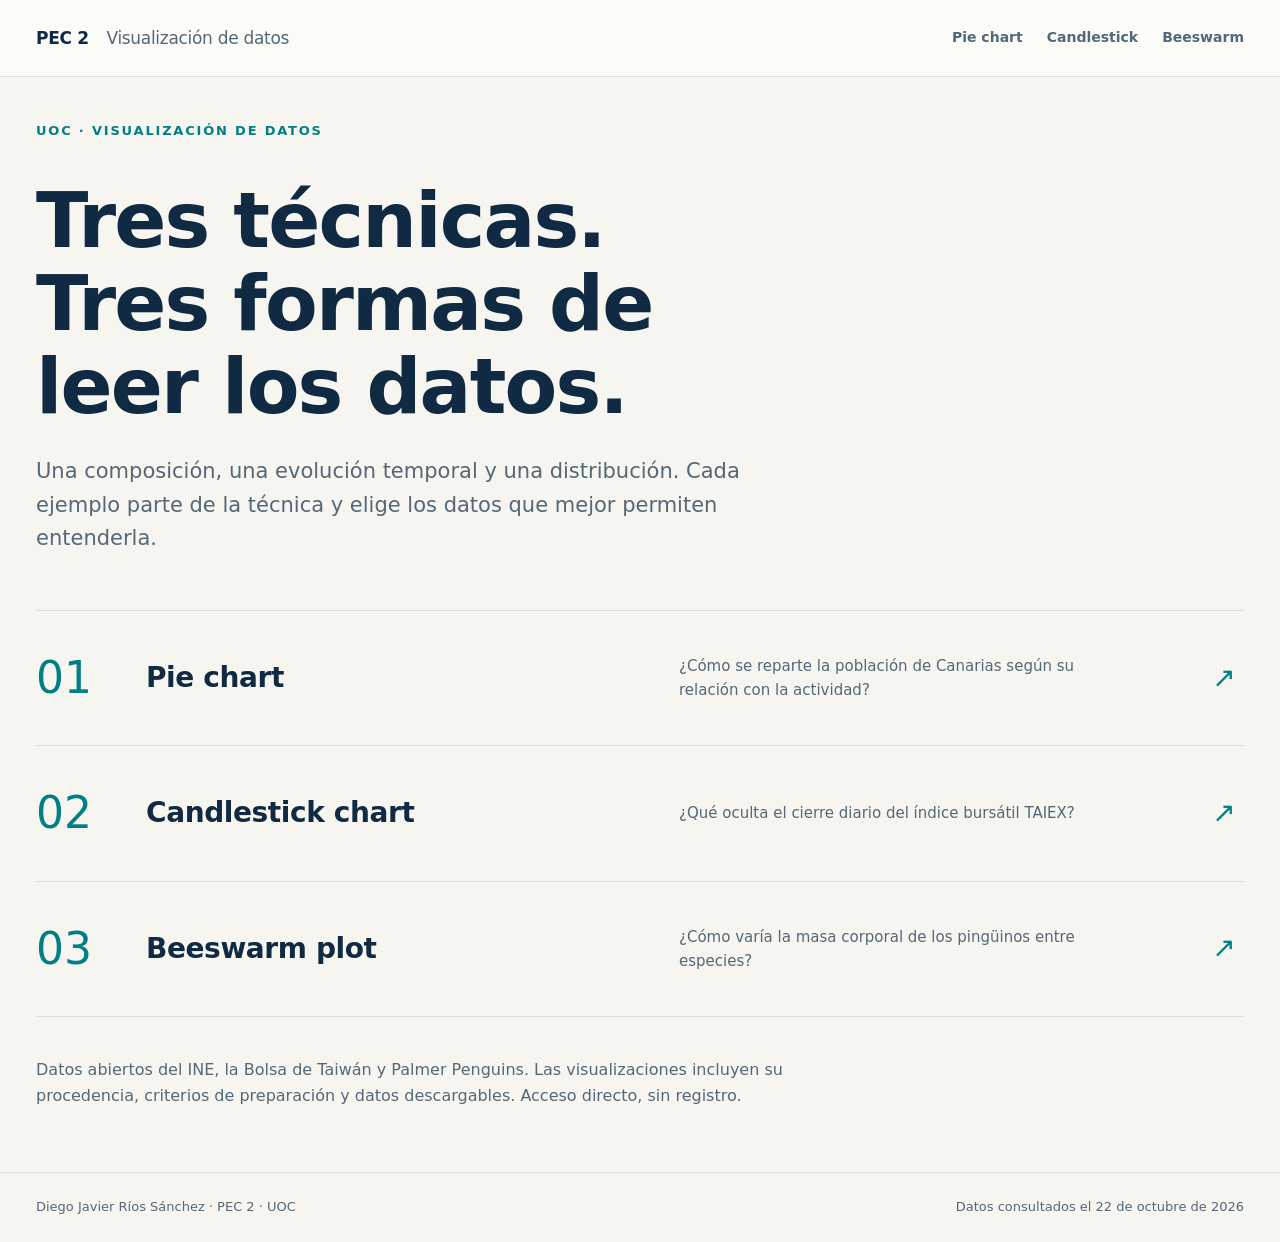
==== index.html @ ecf0f172 "Publicar las tres visualizaciones de la PEC 2" ====
<!doctype html><html lang="es"><head><meta charset="utf-8"><meta name="viewport" content="width=device-width, initial-scale=1"><title>PEC 2 · Tres técnicas de visualización</title><meta name="description" content="Tres visualizaciones con datos abiertos: composición del empleo en Canarias, velas del TAIEX y masas corporales de pingüinos de Palmer."><link rel="stylesheet" href="styles.css"></head><body><a class="skip" href="#contenido">Saltar al contenido</a><header><div class="topbar"><a class="brand" href="index.html">PEC 2 <span>Visualización de datos</span></a><nav aria-label="Visualizaciones"><a href="pie.html">Pie chart</a><a href="candlestick.html">Candlestick</a><a href="beeswarm.html">Beeswarm</a></nav></div></header><main id="contenido"><p class="eyebrow">UOC · Visualización de datos</p><h1 class="home-title">Tres técnicas.<br>Tres formas de leer los datos.</h1><p class="home-lead">Una composición, una evolución temporal y una distribución. Cada ejemplo parte de la técnica y elige los datos que mejor permiten entenderla.</p><div class="home-list"><a class="home-item" href="pie.html"><span class="home-num">01</span><h2>Pie chart</h2><p>¿Cómo se reparte la población de Canarias según su relación con la actividad?</p><span class="arrow" aria-hidden="true">↗</span></a><a class="home-item" href="candlestick.html"><span class="home-num">02</span><h2>Candlestick chart</h2><p>¿Qué oculta el cierre diario del índice bursátil TAIEX?</p><span class="arrow" aria-hidden="true">↗</span></a><a class="home-item" href="beeswarm.html"><span class="home-num">03</span><h2>Beeswarm plot</h2><p>¿Cómo varía la masa corporal de los pingüinos entre especies?</p><span class="arrow" aria-hidden="true">↗</span></a></div><p class="home-foot">Datos abiertos del INE, la Bolsa de Taiwán y Palmer Penguins. Las visualizaciones incluyen su procedencia, criterios de preparación y datos descargables. Acceso directo, sin registro.</p></main><footer><span>Diego Javier Ríos Sánchez · PEC 2 · UOC</span><span>Datos consultados el 22 de octubre de 2026</span></footer></body></html>
---- styles.css ----
:root{--ink:#102a43;--muted:#536879;--teal:#007f86;--coral:#e76850;--blue:#4f6acb;--paper:#f7f5ef;--rule:#d7dfe1;--white:#fff;--shadow:0 12px 40px #102a430a}*{box-sizing:border-box}body{margin:0;background:var(--paper);color:var(--ink);font:17px/1.6 Inter,ui-sans-serif,system-ui,-apple-system,BlinkMacSystemFont,"Segoe UI",sans-serif}a{color:var(--teal);text-underline-offset:4px}button,a,summary{touch-action:manipulation}button:focus-visible,a:focus-visible,summary:focus-visible,[tabindex]:focus-visible{outline:3px solid var(--blue);outline-offset:5px}.skip{position:absolute;top:-100px;left:20px;background:white;padding:10px;z-index:20}.skip:focus{top:10px}header{border-bottom:1px solid var(--rule);background:#fff9}.topbar{max-width:1280px;margin:auto;padding:20px 36px;display:flex;align-items:center;justify-content:space-between;gap:24px}.brand{color:var(--ink);text-decoration:none;font-size:17px;font-weight:750;letter-spacing:-.3px}.brand span{font-weight:400;color:var(--muted);margin-left:12px}nav{display:flex;gap:24px;align-items:center;font-size:14px;font-weight:650}nav a{color:var(--muted);text-decoration:none;border-bottom:2px solid transparent;padding:6px 0}nav a[aria-current=page]{color:var(--teal);border-color:var(--teal)}main{max-width:1280px;margin:auto;padding:44px 36px 64px}.eyebrow{font-size:13px;letter-spacing:1.8px;text-transform:uppercase;font-weight:750;color:var(--teal);margin:0 0 10px}h1{font-size:clamp(34px,4vw,56px);line-height:1.08;letter-spacing:-1.8px;font-weight:680;max-width:1050px;margin:0 0 18px}h2{font-size:23px;line-height:1.3;letter-spacing:-.4px;margin:0 0 12px}p{margin:0 0 16px}.intro{max-width:900px;font-size:18px;color:var(--muted);margin:0 0 28px}.viz{background:var(--white);border:1px solid var(--rule);box-shadow:var(--shadow);padding:26px 28px 22px}.viz-heading{display:flex;align-items:flex-start;justify-content:space-between;gap:22px}.viz-title{font-size:19px;font-weight:650;margin:0}.unit{font-size:14px;color:var(--muted);margin-top:4px}.chart-scroll{overflow-x:auto;scrollbar-width:thin}.chart-scroll svg{display:block;width:100%;height:auto;min-width:700px;overflow:visible}.chart-scroll svg text{font-family:inherit;fill:var(--ink)}.chart-note{font-size:13px;color:var(--muted);margin:0}.selected{min-height:68px;border-top:1px solid var(--rule);padding:15px 0 0;font-size:15px}.selected strong{font-size:17px}.key{display:flex;gap:20px;flex-wrap:wrap;font-size:14px;color:var(--muted)}.key span{display:flex;gap:7px;align-items:center}.key i{width:12px;height:12px;display:inline-block;border-radius:50%}.toolbar{display:flex;flex-wrap:wrap;align-items:center;gap:20px;margin:20px 0 0}.download{border:1px solid var(--ink);padding:8px 16px;text-decoration:none;color:var(--ink);font-weight:650;font-size:14px;background:white}.download:hover{background:var(--ink);color:white}.hint{font-size:13px;color:var(--muted)}.insight{margin-top:28px;padding:22px 0;border-top:3px solid var(--teal);display:grid;grid-template-columns:210px 1fr;gap:30px}.insight h2{font-size:20px}.insight p{font-size:19px;line-height:1.6;max-width:830px;margin:0}.details-grid{display:grid;grid-template-columns:1fr 1fr;gap:60px;margin-top:32px;padding-top:28px;border-top:1px solid var(--rule)}.details-grid p{font-size:15px;color:var(--muted)}.details-grid ul{padding-left:20px;color:var(--muted);font-size:15px}.details-grid li{margin-bottom:9px}.meta{font-size:13px!important}.meta a{overflow-wrap:anywhere}details{margin-top:24px;border-top:1px solid var(--rule);border-bottom:1px solid var(--rule);padding:16px 0}summary{cursor:pointer;font-weight:650;font-size:15px}table{width:100%;border-collapse:collapse;font-variant-numeric:tabular-nums;font-size:14px;margin:18px 0}th,td{text-align:right;padding:10px 14px;border-bottom:1px solid var(--rule)}th:first-child,td:first-child{text-align:left}th{background:#edf3f3}table caption{text-align:left;color:var(--muted);font-size:13px;padding-bottom:12px}.table-scroll{overflow:auto;max-height:460px}footer{max-width:1280px;margin:auto;padding:24px 36px;border-top:1px solid var(--rule);color:var(--muted);font-size:13px;display:flex;justify-content:space-between;gap:20px}.tooltip{position:fixed;pointer-events:none;background:var(--ink);color:white;font-size:13px;padding:10px 14px;max-width:280px;z-index:30;box-shadow:0 4px 20px #102a4330;border-radius:3px;display:none}.tooltip strong{font-size:15px}.mark{cursor:pointer;transition:opacity .12s}.mark:hover{filter:brightness(1.08)}.axis{fill:var(--muted)!important;font-size:14px}.gridline{stroke:#e5e9eb;stroke-width:1}.rule{stroke:#a7b6c0;stroke-width:1}.filters{display:flex;gap:8px;flex-wrap:wrap;margin-top:12px}.filters button{border:1px solid #c8d2d7;color:var(--muted);background:#fff;padding:7px 12px;font:inherit;font-size:13px;cursor:pointer}.filters button[aria-pressed=true]{border-color:var(--ink);color:white;background:var(--ink)}.home-title{font-size:clamp(44px,6vw,78px);max-width:800px;margin-top:38px}.home-lead{font-size:21px;max-width:780px;color:var(--muted);margin:26px 0 54px}.home-list{border-top:1px solid var(--rule)}.home-item{display:grid;grid-template-columns:80px 1fr 1fr 32px;gap:30px;align-items:center;padding:32px 0;border-bottom:1px solid var(--rule);color:var(--ink);text-decoration:none}.home-item:hover h2{text-decoration:underline;text-underline-offset:5px}.home-num{font-size:44px;font-weight:350;color:var(--teal)}.home-item h2{font-size:28px;margin:0}.home-item p{font-size:15px;max-width:400px;color:var(--muted);margin:0}.arrow{font-size:28px;color:var(--teal)}.home-foot{margin:40px 0 0;max-width:760px;color:var(--muted);font-size:16px}@media(max-width:760px){.topbar{padding:15px 20px;display:block}.brand span{display:none}nav{gap:19px;font-size:13px;margin-top:12px}main{padding:30px 20px 44px}h1{letter-spacing:-1px}.intro{font-size:16px}.viz{padding:20px 16px 14px}.viz-heading{display:block}.key{margin-top:12px}.insight{grid-template-columns:1fr;gap:5px}.insight p{font-size:17px}.details-grid{grid-template-columns:1fr;gap:20px}.home-item{grid-template-columns:44px 1fr 22px;gap:16px;padding:24px 0}.home-item p{grid-column:2/4}.home-num{font-size:32px}.home-item h2{font-size:24px}.home-item .arrow{grid-column:3;grid-row:1}.home-lead{font-size:18px;margin-bottom:35px}.home-title{margin-top:20px}.home-foot{font-size:15px}footer{display:block;padding:22px 20px}footer span{display:block;margin-bottom:5px}}@media(prefers-reduced-motion:reduce){*{transition:none!important}}@media print{header nav,.toolbar,.filters,details,.tooltip{display:none}body{background:white}main{padding:20px}.viz{box-shadow:none}.chart-scroll{overflow:visible}footer{font-size:10px}}
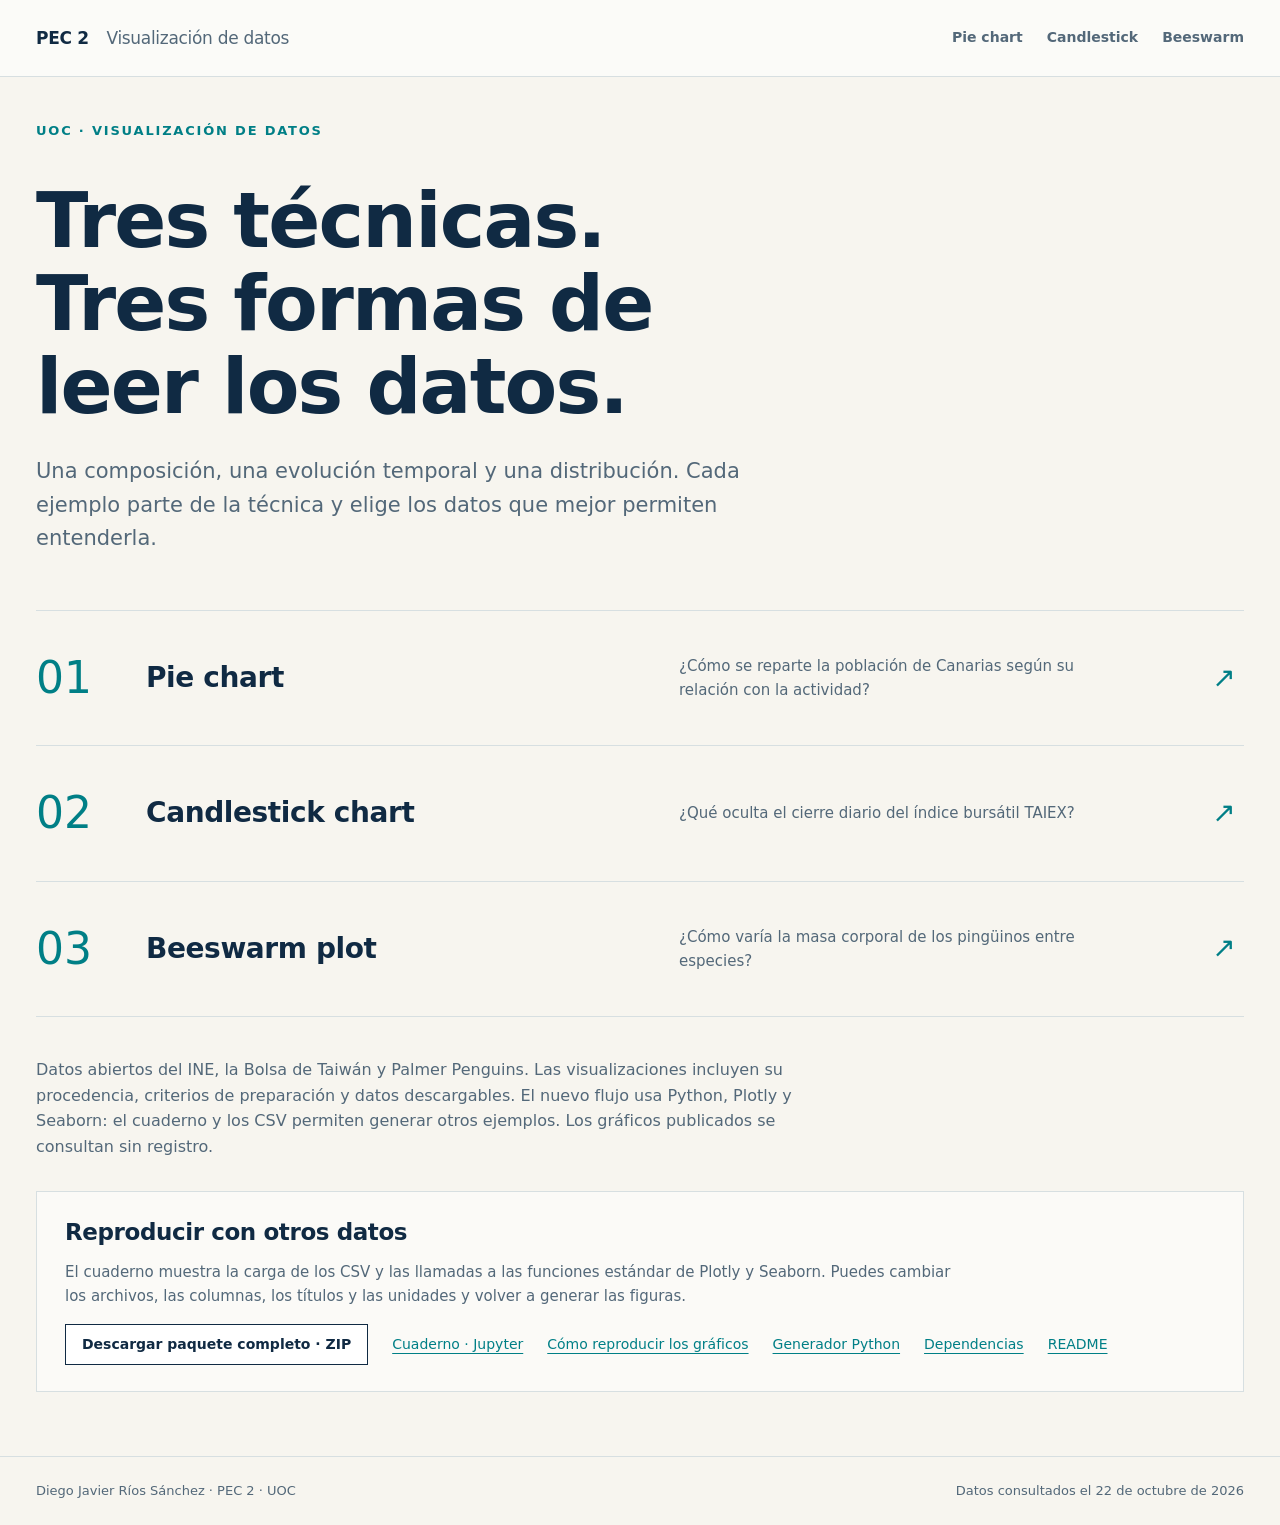
==== commit 9b1c4e5d: "Usar Plotly y Seaborn con un cuaderno reproducible Generar sectores y velas con Plotly y calcular el" ====
--- a/index.html
+++ b/index.html
@@ -1 +1,7 @@
-<!doctype html><html lang="es"><head><meta charset="utf-8"><meta name="viewport" content="width=device-width, initial-scale=1"><title>PEC 2 · Tres técnicas de visualización</title><meta name="description" content="Tres visualizaciones con datos abiertos: composición del empleo en Canarias, velas del TAIEX y masas corporales de pingüinos de Palmer."><link rel="stylesheet" href="styles.css"></head><body><a class="skip" href="#contenido">Saltar al contenido</a><header><div class="topbar"><a class="brand" href="index.html">PEC 2 <span>Visualización de datos</span></a><nav aria-label="Visualizaciones"><a href="pie.html">Pie chart</a><a href="candlestick.html">Candlestick</a><a href="beeswarm.html">Beeswarm</a></nav></div></header><main id="contenido"><p class="eyebrow">UOC · Visualización de datos</p><h1 class="home-title">Tres técnicas.<br>Tres formas de leer los datos.</h1><p class="home-lead">Una composición, una evolución temporal y una distribución. Cada ejemplo parte de la técnica y elige los datos que mejor permiten entenderla.</p><div class="home-list"><a class="home-item" href="pie.html"><span class="home-num">01</span><h2>Pie chart</h2><p>¿Cómo se reparte la población de Canarias según su relación con la actividad?</p><span class="arrow" aria-hidden="true">↗</span></a><a class="home-item" href="candlestick.html"><span class="home-num">02</span><h2>Candlestick chart</h2><p>¿Qué oculta el cierre diario del índice bursátil TAIEX?</p><span class="arrow" aria-hidden="true">↗</span></a><a class="home-item" href="beeswarm.html"><span class="home-num">03</span><h2>Beeswarm plot</h2><p>¿Cómo varía la masa corporal de los pingüinos entre especies?</p><span class="arrow" aria-hidden="true">↗</span></a></div><p class="home-foot">Datos abiertos del INE, la Bolsa de Taiwán y Palmer Penguins. Las visualizaciones incluyen su procedencia, criterios de preparación y datos descargables. Acceso directo, sin registro.</p></main><footer><span>Diego Javier Ríos Sánchez · PEC 2 · UOC</span><span>Datos consultados el 22 de octubre de 2026</span></footer></body></html>
+<!doctype html><html lang="es"><head><meta charset="utf-8"><meta name="viewport" content="width=device-width, initial-scale=1"><title>PEC 2 · Tres técnicas de visualización</title><meta name="description" content="Tres visualizaciones con datos abiertos: composición del empleo en Canarias, velas del TAIEX y masas corporales de pingüinos de Palmer."><link rel="stylesheet" href="styles.css"></head><body><a class="skip" href="#contenido">Saltar al contenido</a><header><div class="topbar"><a class="brand" href="index.html">PEC 2 <span>Visualización de datos</span></a><nav aria-label="Visualizaciones"><a href="pie.html">Pie chart</a><a href="candlestick.html">Candlestick</a><a href="beeswarm.html">Beeswarm</a></nav></div></header><main id="contenido"><p class="eyebrow">UOC · Visualización de datos</p><h1 class="home-title">Tres técnicas.<br>Tres formas de leer los datos.</h1><p class="home-lead">Una composición, una evolución temporal y una distribución. Cada ejemplo parte de la técnica y elige los datos que mejor permiten entenderla.</p><div class="home-list"><a class="home-item" href="pie.html"><span class="home-num">01</span><h2>Pie chart</h2><p>¿Cómo se reparte la población de Canarias según su relación con la actividad?</p><span class="arrow" aria-hidden="true">↗</span></a><a class="home-item" href="candlestick.html"><span class="home-num">02</span><h2>Candlestick chart</h2><p>¿Qué oculta el cierre diario del índice bursátil TAIEX?</p><span class="arrow" aria-hidden="true">↗</span></a><a class="home-item" href="beeswarm.html"><span class="home-num">03</span><h2>Beeswarm plot</h2><p>¿Cómo varía la masa corporal de los pingüinos entre especies?</p><span class="arrow" aria-hidden="true">↗</span></a></div><p class="home-foot">Datos abiertos del INE, la Bolsa de Taiwán y Palmer Penguins. Las visualizaciones incluyen su procedencia, criterios de preparación y datos descargables. El nuevo flujo usa Python, Plotly y Seaborn: el cuaderno y los CSV permiten generar otros ejemplos. Los gráficos publicados se consultan sin registro.</p><section class="repro-panel" aria-labelledby="reproducir"><h2 id="reproducir">Reproducir con otros datos</h2>
+<p>El cuaderno muestra la carga de los CSV y las llamadas a las funciones estándar de Plotly y Seaborn.
+Puedes cambiar los archivos, las columnas, los títulos y las unidades y volver a generar las figuras.</p>
+<div class="repro-links"><a class="download" href="PEC2_paquete_reproducible.zip" download>Descargar paquete completo · ZIP</a>
+<a href="PEC2_visualizaciones.ipynb" download>Cuaderno · Jupyter</a>
+<a href="como_reproducir.html">Cómo reproducir los gráficos</a><a href="generar.py" download>Generador Python</a>
+<a href="requirements.txt" download>Dependencias</a><a href="README.md">README</a></div></section></main><footer><span>Diego Javier Ríos Sánchez · PEC 2 · UOC</span><span>Datos consultados el 22 de octubre de 2026</span></footer></body></html>
--- a/styles.css
+++ b/styles.css
@@ -1 +1,22 @@
-:root{--ink:#102a43;--muted:#536879;--teal:#007f86;--coral:#e76850;--blue:#4f6acb;--paper:#f7f5ef;--rule:#d7dfe1;--white:#fff;--shadow:0 12px 40px #102a430a}*{box-sizing:border-box}body{margin:0;background:var(--paper);color:var(--ink);font:17px/1.6 Inter,ui-sans-serif,system-ui,-apple-system,BlinkMacSystemFont,"Segoe UI",sans-serif}a{color:var(--teal);text-underline-offset:4px}button,a,summary{touch-action:manipulation}button:focus-visible,a:focus-visible,summary:focus-visible,[tabindex]:focus-visible{outline:3px solid var(--blue);outline-offset:5px}.skip{position:absolute;top:-100px;left:20px;background:white;padding:10px;z-index:20}.skip:focus{top:10px}header{border-bottom:1px solid var(--rule);background:#fff9}.topbar{max-width:1280px;margin:auto;padding:20px 36px;display:flex;align-items:center;justify-content:space-between;gap:24px}.brand{color:var(--ink);text-decoration:none;font-size:17px;font-weight:750;letter-spacing:-.3px}.brand span{font-weight:400;color:var(--muted);margin-left:12px}nav{display:flex;gap:24px;align-items:center;font-size:14px;font-weight:650}nav a{color:var(--muted);text-decoration:none;border-bottom:2px solid transparent;padding:6px 0}nav a[aria-current=page]{color:var(--teal);border-color:var(--teal)}main{max-width:1280px;margin:auto;padding:44px 36px 64px}.eyebrow{font-size:13px;letter-spacing:1.8px;text-transform:uppercase;font-weight:750;color:var(--teal);margin:0 0 10px}h1{font-size:clamp(34px,4vw,56px);line-height:1.08;letter-spacing:-1.8px;font-weight:680;max-width:1050px;margin:0 0 18px}h2{font-size:23px;line-height:1.3;letter-spacing:-.4px;margin:0 0 12px}p{margin:0 0 16px}.intro{max-width:900px;font-size:18px;color:var(--muted);margin:0 0 28px}.viz{background:var(--white);border:1px solid var(--rule);box-shadow:var(--shadow);padding:26px 28px 22px}.viz-heading{display:flex;align-items:flex-start;justify-content:space-between;gap:22px}.viz-title{font-size:19px;font-weight:650;margin:0}.unit{font-size:14px;color:var(--muted);margin-top:4px}.chart-scroll{overflow-x:auto;scrollbar-width:thin}.chart-scroll svg{display:block;width:100%;height:auto;min-width:700px;overflow:visible}.chart-scroll svg text{font-family:inherit;fill:var(--ink)}.chart-note{font-size:13px;color:var(--muted);margin:0}.selected{min-height:68px;border-top:1px solid var(--rule);padding:15px 0 0;font-size:15px}.selected strong{font-size:17px}.key{display:flex;gap:20px;flex-wrap:wrap;font-size:14px;color:var(--muted)}.key span{display:flex;gap:7px;align-items:center}.key i{width:12px;height:12px;display:inline-block;border-radius:50%}.toolbar{display:flex;flex-wrap:wrap;align-items:center;gap:20px;margin:20px 0 0}.download{border:1px solid var(--ink);padding:8px 16px;text-decoration:none;color:var(--ink);font-weight:650;font-size:14px;background:white}.download:hover{background:var(--ink);color:white}.hint{font-size:13px;color:var(--muted)}.insight{margin-top:28px;padding:22px 0;border-top:3px solid var(--teal);display:grid;grid-template-columns:210px 1fr;gap:30px}.insight h2{font-size:20px}.insight p{font-size:19px;line-height:1.6;max-width:830px;margin:0}.details-grid{display:grid;grid-template-columns:1fr 1fr;gap:60px;margin-top:32px;padding-top:28px;border-top:1px solid var(--rule)}.details-grid p{font-size:15px;color:var(--muted)}.details-grid ul{padding-left:20px;color:var(--muted);font-size:15px}.details-grid li{margin-bottom:9px}.meta{font-size:13px!important}.meta a{overflow-wrap:anywhere}details{margin-top:24px;border-top:1px solid var(--rule);border-bottom:1px solid var(--rule);padding:16px 0}summary{cursor:pointer;font-weight:650;font-size:15px}table{width:100%;border-collapse:collapse;font-variant-numeric:tabular-nums;font-size:14px;margin:18px 0}th,td{text-align:right;padding:10px 14px;border-bottom:1px solid var(--rule)}th:first-child,td:first-child{text-align:left}th{background:#edf3f3}table caption{text-align:left;color:var(--muted);font-size:13px;padding-bottom:12px}.table-scroll{overflow:auto;max-height:460px}footer{max-width:1280px;margin:auto;padding:24px 36px;border-top:1px solid var(--rule);color:var(--muted);font-size:13px;display:flex;justify-content:space-between;gap:20px}.tooltip{position:fixed;pointer-events:none;background:var(--ink);color:white;font-size:13px;padding:10px 14px;max-width:280px;z-index:30;box-shadow:0 4px 20px #102a4330;border-radius:3px;display:none}.tooltip strong{font-size:15px}.mark{cursor:pointer;transition:opacity .12s}.mark:hover{filter:brightness(1.08)}.axis{fill:var(--muted)!important;font-size:14px}.gridline{stroke:#e5e9eb;stroke-width:1}.rule{stroke:#a7b6c0;stroke-width:1}.filters{display:flex;gap:8px;flex-wrap:wrap;margin-top:12px}.filters button{border:1px solid #c8d2d7;color:var(--muted);background:#fff;padding:7px 12px;font:inherit;font-size:13px;cursor:pointer}.filters button[aria-pressed=true]{border-color:var(--ink);color:white;background:var(--ink)}.home-title{font-size:clamp(44px,6vw,78px);max-width:800px;margin-top:38px}.home-lead{font-size:21px;max-width:780px;color:var(--muted);margin:26px 0 54px}.home-list{border-top:1px solid var(--rule)}.home-item{display:grid;grid-template-columns:80px 1fr 1fr 32px;gap:30px;align-items:center;padding:32px 0;border-bottom:1px solid var(--rule);color:var(--ink);text-decoration:none}.home-item:hover h2{text-decoration:underline;text-underline-offset:5px}.home-num{font-size:44px;font-weight:350;color:var(--teal)}.home-item h2{font-size:28px;margin:0}.home-item p{font-size:15px;max-width:400px;color:var(--muted);margin:0}.arrow{font-size:28px;color:var(--teal)}.home-foot{margin:40px 0 0;max-width:760px;color:var(--muted);font-size:16px}@media(max-width:760px){.topbar{padding:15px 20px;display:block}.brand span{display:none}nav{gap:19px;font-size:13px;margin-top:12px}main{padding:30px 20px 44px}h1{letter-spacing:-1px}.intro{font-size:16px}.viz{padding:20px 16px 14px}.viz-heading{display:block}.key{margin-top:12px}.insight{grid-template-columns:1fr;gap:5px}.insight p{font-size:17px}.details-grid{grid-template-columns:1fr;gap:20px}.home-item{grid-template-columns:44px 1fr 22px;gap:16px;padding:24px 0}.home-item p{grid-column:2/4}.home-num{font-size:32px}.home-item h2{font-size:24px}.home-item .arrow{grid-column:3;grid-row:1}.home-lead{font-size:18px;margin-bottom:35px}.home-title{margin-top:20px}.home-foot{font-size:15px}footer{display:block;padding:22px 20px}footer span{display:block;margin-bottom:5px}}@media(prefers-reduced-motion:reduce){*{transition:none!important}}@media print{header nav,.toolbar,.filters,details,.tooltip{display:none}body{background:white}main{padding:20px}.viz{box-shadow:none}.chart-scroll{overflow:visible}footer{font-size:10px}}
+:root{--ink:#102a43;--muted:#536879;--teal:#007f86;--coral:#e76850;--blue:#4f6acb;--paper:#f7f5ef;--rule:#d7dfe1;--white:#fff;--shadow:0 12px 40px #102a430a}*{box-sizing:border-box}body{margin:0;background:var(--paper);color:var(--ink);font:17px/1.6 Inter,ui-sans-serif,system-ui,-apple-system,BlinkMacSystemFont,"Segoe UI",sans-serif}a{color:var(--teal);text-underline-offset:4px}button,a,summary{touch-action:manipulation}button:focus-visible,a:focus-visible,summary:focus-visible,[tabindex]:focus-visible{outline:3px solid var(--blue);outline-offset:5px}.skip{position:absolute;top:-100px;left:20px;background:white;padding:10px;z-index:20}.skip:focus{top:10px}header{border-bottom:1px solid var(--rule);background:#fff9}.topbar{max-width:1280px;margin:auto;padding:20px 36px;display:flex;align-items:center;justify-content:space-between;gap:24px}.brand{color:var(--ink);text-decoration:none;font-size:17px;font-weight:750;letter-spacing:-.3px}.brand span{font-weight:400;color:var(--muted);margin-left:12px}nav{display:flex;gap:24px;align-items:center;font-size:14px;font-weight:650}nav a{color:var(--muted);text-decoration:none;border-bottom:2px solid transparent;padding:6px 0}nav a[aria-current=page]{color:var(--teal);border-color:var(--teal)}main{max-width:1280px;margin:auto;padding:44px 36px 64px}.eyebrow{font-size:13px;letter-spacing:1.8px;text-transform:uppercase;font-weight:750;color:var(--teal);margin:0 0 10px}h1{font-size:clamp(34px,4vw,56px);line-height:1.08;letter-spacing:-1.8px;font-weight:680;max-width:1050px;margin:0 0 18px}h2{font-size:23px;line-height:1.3;letter-spacing:-.4px;margin:0 0 12px}p{margin:0 0 16px}.intro{max-width:900px;font-size:18px;color:var(--muted);margin:0 0 28px}.viz{background:var(--white);border:1px solid var(--rule);box-shadow:var(--shadow);padding:26px 28px 22px}.viz-heading{display:flex;align-items:flex-start;justify-content:space-between;gap:22px}.viz-title{font-size:19px;font-weight:650;margin:0}.unit{font-size:14px;color:var(--muted);margin-top:4px}.chart-scroll{overflow-x:auto;scrollbar-width:thin}.chart-note{font-size:13px;color:var(--muted);margin:0}.selected{min-height:68px;border-top:1px solid var(--rule);padding:15px 0 0;font-size:15px}.selected strong{font-size:17px}.key{display:flex;gap:20px;flex-wrap:wrap;font-size:14px;color:var(--muted)}.key span{display:flex;gap:7px;align-items:center}.key i{width:12px;height:12px;display:inline-block;border-radius:50%}.toolbar{display:flex;flex-wrap:wrap;align-items:center;gap:20px;margin:20px 0 0}.download{border:1px solid var(--ink);padding:8px 16px;text-decoration:none;color:var(--ink);font-weight:650;font-size:14px;background:white}.download:hover{background:var(--ink);color:white}.hint{font-size:13px;color:var(--muted)}.insight{margin-top:28px;padding:22px 0;border-top:3px solid var(--teal);display:grid;grid-template-columns:210px 1fr;gap:30px}.insight h2{font-size:20px}.insight p{font-size:19px;line-height:1.6;max-width:830px;margin:0}.details-grid{display:grid;grid-template-columns:1fr 1fr;gap:60px;margin-top:32px;padding-top:28px;border-top:1px solid var(--rule)}.details-grid p{font-size:15px;color:var(--muted)}.details-grid ul{padding-left:20px;color:var(--muted);font-size:15px}.details-grid li{margin-bottom:9px}.meta{font-size:13px!important}.meta a{overflow-wrap:anywhere}details{margin-top:24px;border-top:1px solid var(--rule);border-bottom:1px solid var(--rule);padding:16px 0}summary{cursor:pointer;font-weight:650;font-size:15px}table{width:100%;border-collapse:collapse;font-variant-numeric:tabular-nums;font-size:14px;margin:18px 0}th,td{text-align:right;padding:10px 14px;border-bottom:1px solid var(--rule)}th:first-child,td:first-child{text-align:left}th{background:#edf3f3}table caption{text-align:left;color:var(--muted);font-size:13px;padding-bottom:12px}.table-scroll{overflow:auto;max-height:460px}footer{max-width:1280px;margin:auto;padding:24px 36px;border-top:1px solid var(--rule);color:var(--muted);font-size:13px;display:flex;justify-content:space-between;gap:20px}.tooltip{position:fixed;pointer-events:none;background:var(--ink);color:white;font-size:13px;padding:10px 14px;max-width:280px;z-index:30;box-shadow:0 4px 20px #102a4330;border-radius:3px;display:none}.tooltip strong{font-size:15px}.mark{cursor:pointer;transition:opacity .12s}.mark:hover{filter:brightness(1.08)}.axis{fill:var(--muted)!important;font-size:14px}.gridline{stroke:#e5e9eb;stroke-width:1}.rule{stroke:#a7b6c0;stroke-width:1}.filters{display:flex;gap:8px;flex-wrap:wrap;margin-top:12px}.filters button{border:1px solid #c8d2d7;color:var(--muted);background:#fff;padding:7px 12px;font:inherit;font-size:13px;cursor:pointer}.filters button[aria-pressed=true]{border-color:var(--ink);color:white;background:var(--ink)}.home-title{font-size:clamp(44px,6vw,78px);max-width:800px;margin-top:38px}.home-lead{font-size:21px;max-width:780px;color:var(--muted);margin:26px 0 54px}.home-list{border-top:1px solid var(--rule)}.home-item{display:grid;grid-template-columns:80px 1fr 1fr 32px;gap:30px;align-items:center;padding:32px 0;border-bottom:1px solid var(--rule);color:var(--ink);text-decoration:none}.home-item:hover h2{text-decoration:underline;text-underline-offset:5px}.home-num{font-size:44px;font-weight:350;color:var(--teal)}.home-item h2{font-size:28px;margin:0}.home-item p{font-size:15px;max-width:400px;color:var(--muted);margin:0}.arrow{font-size:28px;color:var(--teal)}.home-foot{margin:40px 0 0;max-width:760px;color:var(--muted);font-size:16px}@media(max-width:760px){.topbar{padding:15px 20px;display:block}.brand span{display:none}nav{gap:19px;font-size:13px;margin-top:12px}main{padding:30px 20px 44px}h1{letter-spacing:-1px}.intro{font-size:16px}.viz{padding:20px 16px 14px}.viz-heading{display:block}.key{margin-top:12px}.insight{grid-template-columns:1fr;gap:5px}.insight p{font-size:17px}.details-grid{grid-template-columns:1fr;gap:20px}.home-item{grid-template-columns:44px 1fr 22px;gap:16px;padding:24px 0}.home-item p{grid-column:2/4}.home-num{font-size:32px}.home-item h2{font-size:24px}.home-item .arrow{grid-column:3;grid-row:1}.home-lead{font-size:18px;margin-bottom:35px}.home-title{margin-top:20px}.home-foot{font-size:15px}footer{display:block;padding:22px 20px}footer span{display:block;margin-bottom:5px}}@media(prefers-reduced-motion:reduce){*{transition:none!important}}@media print{header nav,.toolbar,.filters,details,.tooltip{display:none}body{background:white}main{padding:20px}.viz{box-shadow:none}.chart-scroll{overflow:visible}footer{font-size:10px}}
+
+/* Gráficos de Plotly: conservar su SVG interno y sus dimensiones. */
+.plotly-container{width:100%;max-width:100%;overflow-x:auto;scrollbar-width:thin}
+.plotly-fluid>div{min-width:700px}
+.beeswarm-fixed .plotly-graph-div{max-width:none}
+.chart-access{font-size:13px;color:var(--muted);margin:10px 0 16px}
+.chart-access a{font-weight:650}
+.repro-panel{margin-top:32px;padding:26px 28px;border:1px solid var(--rule);background:#fff8}
+.repro-panel p{max-width:900px;color:var(--muted);font-size:15px}
+.repro-links{display:flex;flex-wrap:wrap;align-items:center;gap:16px 24px;font-size:14px}
+.method-body{max-width:1000px}
+.method-body h2{margin-top:34px}
+.method-body h3{font-size:19px;margin:24px 0 8px}
+.method-body li{margin-bottom:10px}
+.method-body pre{padding:18px 22px;overflow:auto;border:1px solid var(--rule);background:white;line-height:1.5}
+.method-body code{font-size:.9em;overflow-wrap:anywhere}
+.method-body pre code{overflow-wrap:normal}
+.method-body .table-scroll{max-height:none}
+.method-body .table-scroll table th,.method-body .table-scroll table td{text-align:left;vertical-align:top}
+@media(max-width:760px){.repro-panel{padding:20px 16px}.repro-links{gap:12px 18px}}
+@media print{.repro-panel{break-inside:avoid}.plotly-container{overflow:visible}.modebar{display:none!important}}
